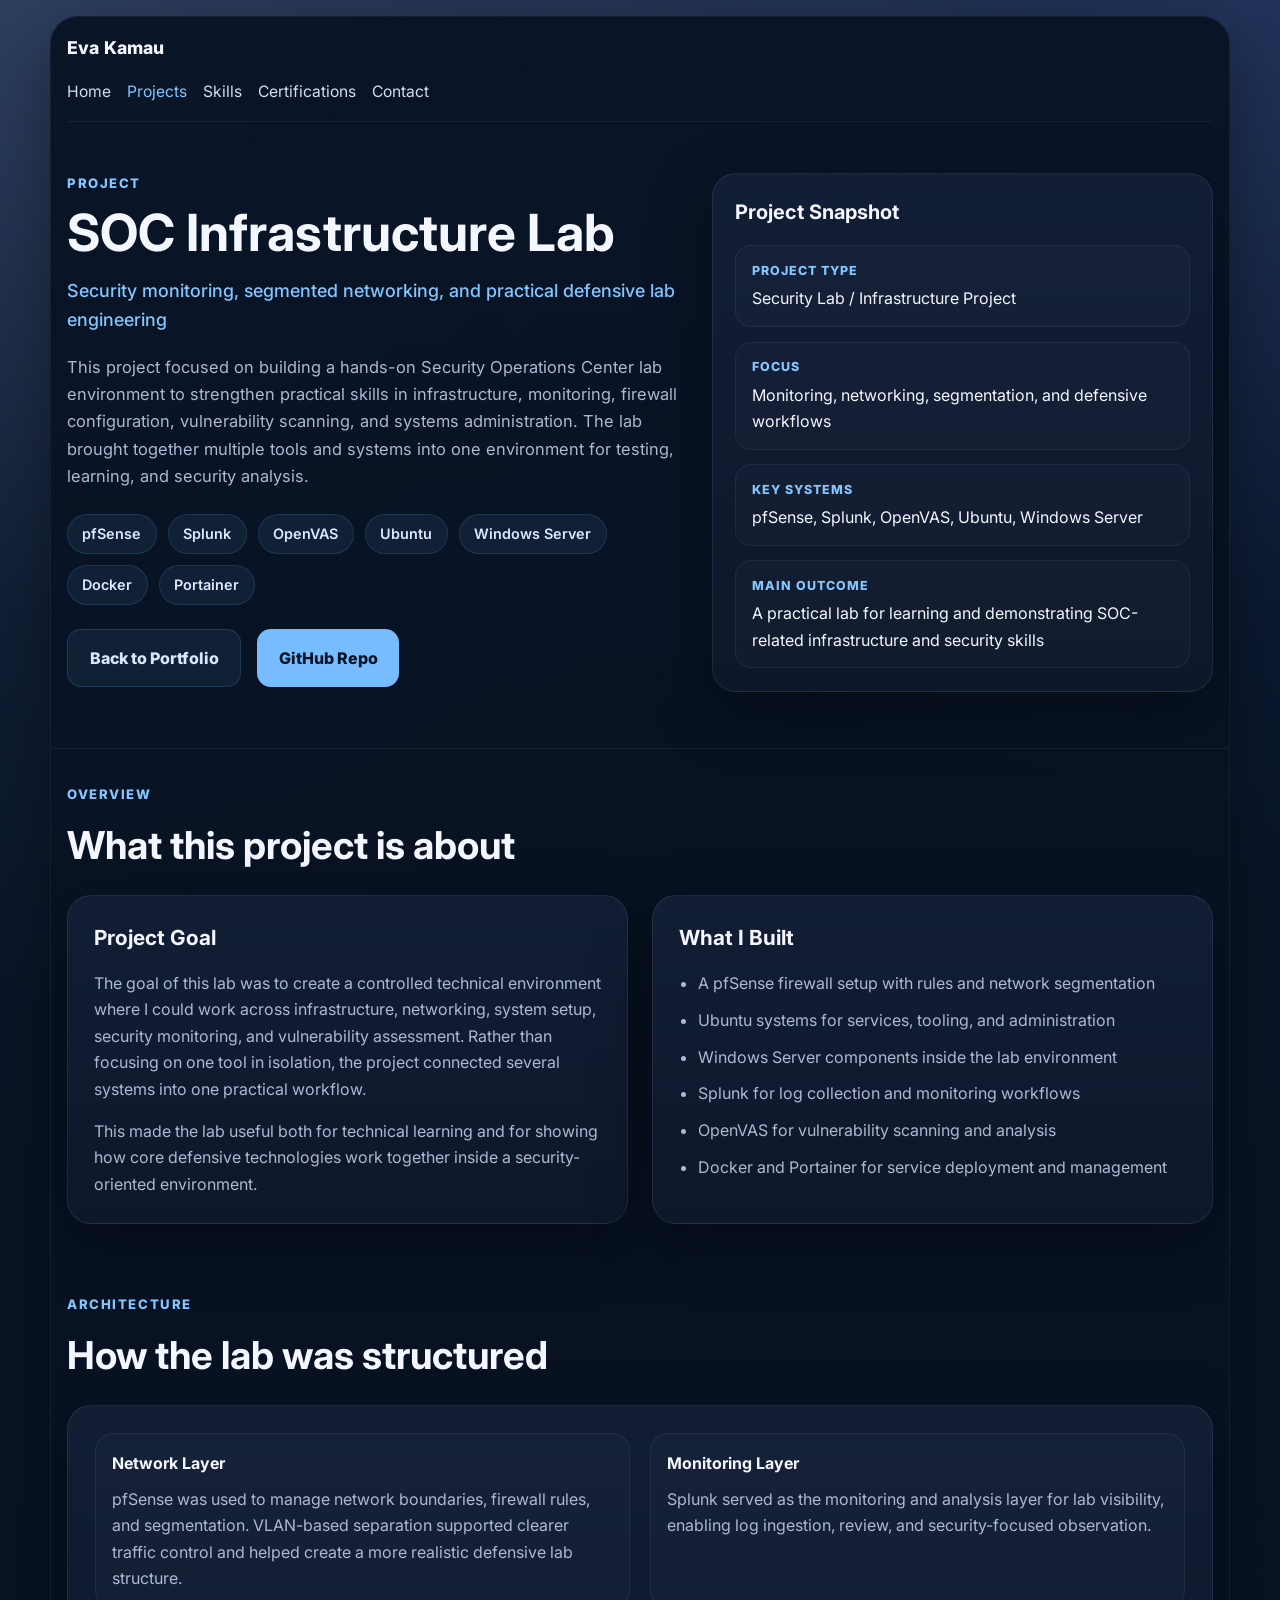
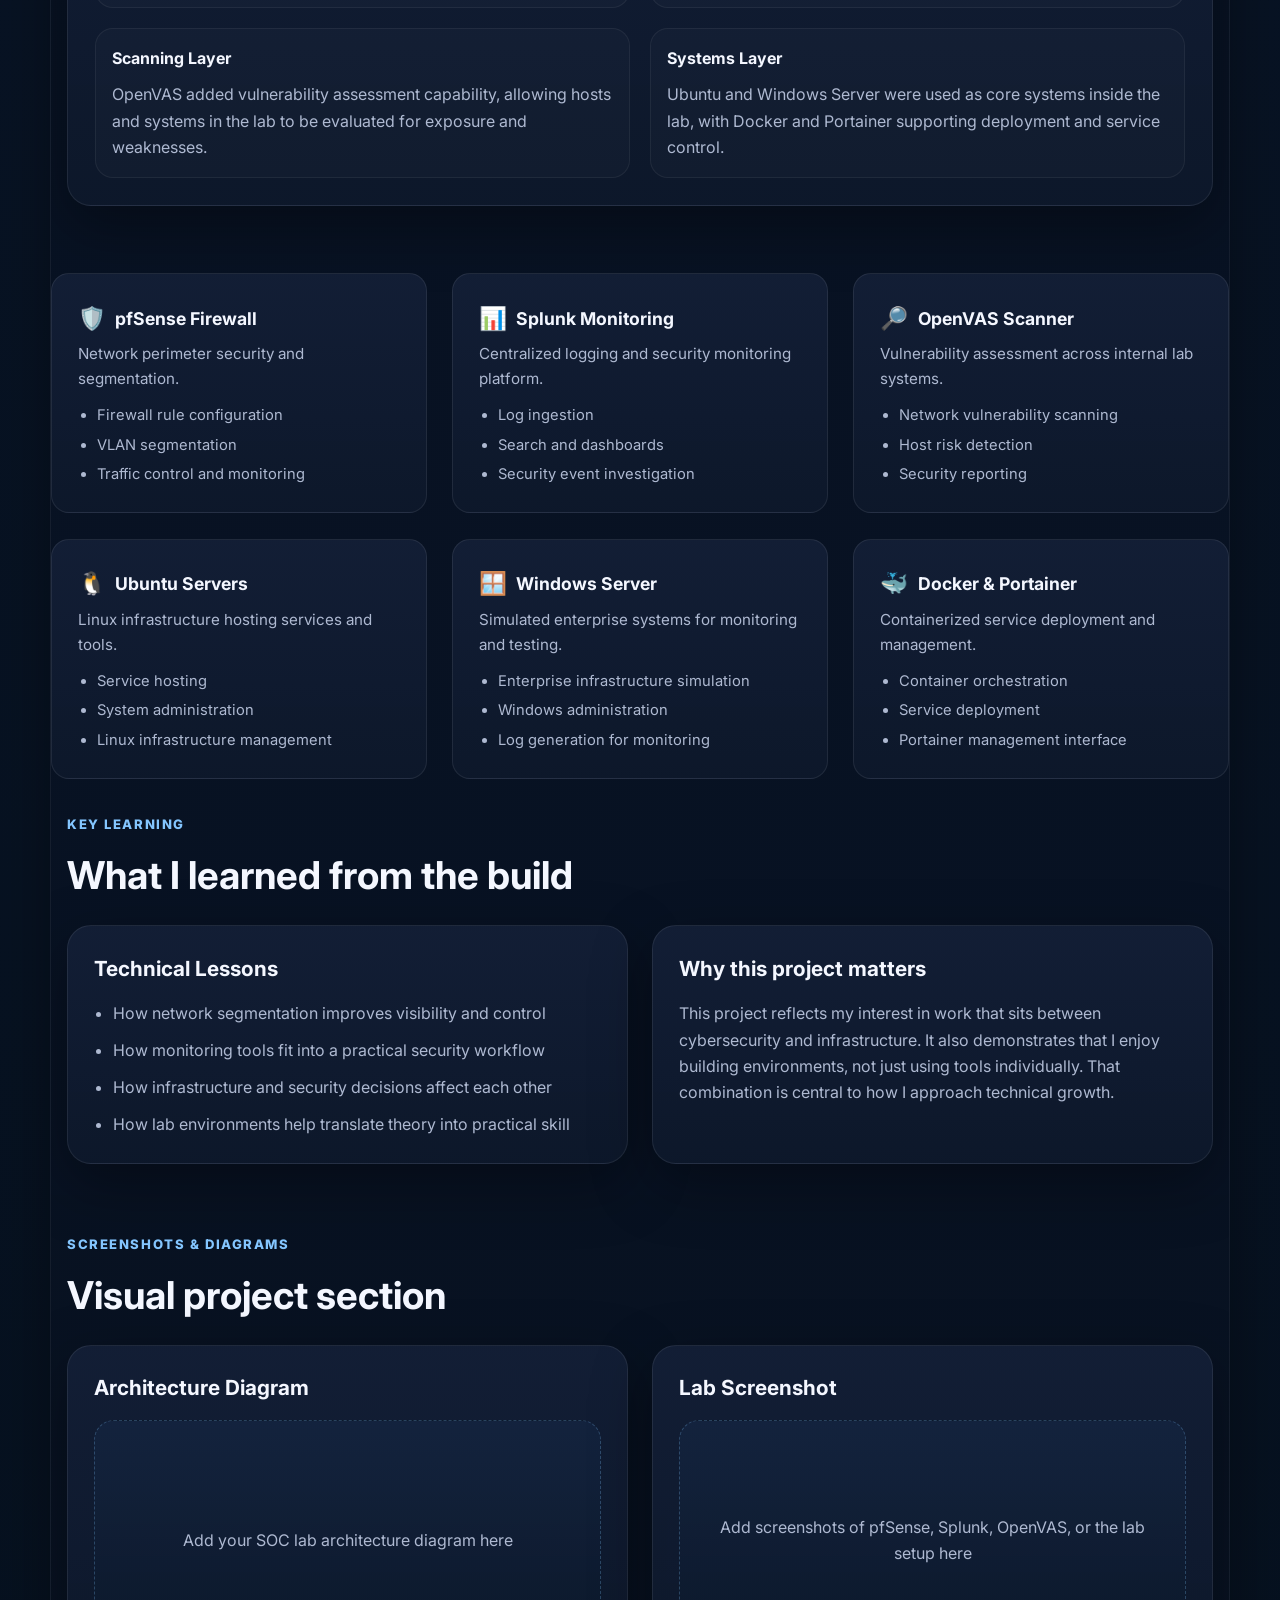
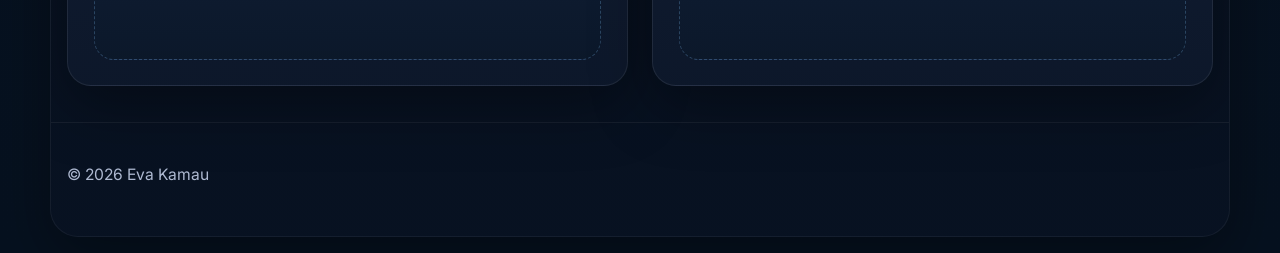
==== projects/soc-lab.html @ 69cc381c "Refactor tool card layout and styles Updated styles for tool cards and added new tool features." ====
<!DOCTYPE html>
<html lang="en">
<head>
  <meta charset="UTF-8" />
  <meta name="viewport" content="width=device-width, initial-scale=1.0" />
  <title>SOC Infrastructure Lab | Eva Kamau</title>
  <meta
    name="description"
    content="SOC Infrastructure Lab project by Eva Kamau, covering pfSense, VLAN segmentation, Ubuntu, Windows Server, Splunk, OpenVAS, and security monitoring workflows."
  />
  <link rel="preconnect" href="https://fonts.googleapis.com" />
  <link rel="preconnect" href="https://fonts.gstatic.com" crossorigin />
  <link
    href="https://fonts.googleapis.com/css2?family=Inter:wght@400;500;600;700;800&display=swap"
    rel="stylesheet"
  />
  <style>
    :root {
      --bg: #0b1424;
      --bg-soft: #111f36;
      --panel: rgba(19, 31, 54, 0.94);
      --panel-hover: rgba(24, 38, 66, 0.98);
      --border: rgba(255, 255, 255, 0.08);
      --text: #f4f7ff;
      --muted: #aeb9d1;
      --accent: #84c6ff;
      --button: #77bcff;
      --button-dark: #1f3557;
      --shadow: 0 20px 60px rgba(0, 0, 0, 0.35);
      --radius: 24px;
      --radius-sm: 14px;
      --max-width: 1180px;
    }

    * {
      box-sizing: border-box;
    }

    html {
      scroll-behavior: smooth;
    }

    body {
      margin: 0;
      font-family: "Inter", sans-serif;
      color: var(--text);
      background:
        radial-gradient(circle at top left, rgba(133, 178, 255, 0.15), transparent 28%),
        radial-gradient(circle at top right, rgba(58, 118, 255, 0.12), transparent 25%),
        linear-gradient(180deg, #1e2a43 0%, #091426 18%, #06111f 100%);
      line-height: 1.65;
    }

    a {
      color: inherit;
      text-decoration: none;
    }

    .page-shell {
      width: min(var(--max-width), calc(100% - 2rem));
      margin: 1rem auto;
      background: linear-gradient(180deg, rgba(8, 19, 36, 0.95), rgba(8, 18, 34, 0.98));
      border: 1px solid rgba(255, 255, 255, 0.05);
      border-radius: 28px;
      overflow: hidden;
      box-shadow: var(--shadow);
    }

    .container {
      width: min(100%, calc(100% - 5rem));
      margin: 0 auto;
    }

    .site-header {
      padding: 0 0 2rem;
      border-bottom: 1px solid rgba(255, 255, 255, 0.06);
    }

    .navbar {
      min-height: 92px;
      display: flex;
      align-items: center;
      justify-content: space-between;
      gap: 1rem;
      border-bottom: 1px solid rgba(255, 255, 255, 0.06);
    }

    .logo {
      font-size: 1.1rem;
      font-weight: 800;
      letter-spacing: 0.01em;
    }

    .nav-links {
      list-style: none;
      display: flex;
      gap: 2rem;
      padding: 0;
      margin: 0;
    }

    .nav-links a {
      color: #d4dcf2;
      font-size: 0.98rem;
      transition: color 0.2s ease;
    }

    .nav-links a:hover,
    .nav-links a.active {
      color: var(--accent);
    }

    .hero {
      padding: 3.2rem 0 1.5rem;
      display: grid;
      grid-template-columns: 1.1fr 0.9fr;
      gap: 2rem;
      align-items: start;
    }

    .eyebrow {
      margin: 0 0 0.7rem;
      color: var(--accent);
      font-size: 0.82rem;
      font-weight: 800;
      text-transform: uppercase;
      letter-spacing: 0.12em;
    }

    h1 {
      margin: 0;
      font-size: clamp(2.4rem, 4vw, 4rem);
      line-height: 1.05;
    }

    .subtitle {
      margin: 1rem 0 1.2rem;
      font-size: 1.12rem;
      color: var(--accent);
      font-weight: 500;
    }

    .hero-text {
      margin: 0 0 1.5rem;
      color: var(--muted);
      max-width: 700px;
      font-size: 1.03rem;
    }

    .hero-actions {
      display: flex;
      flex-wrap: wrap;
      gap: 1rem;
      margin-top: 1.5rem;
    }

    .primary-btn,
    .secondary-btn {
      display: inline-flex;
      align-items: center;
      justify-content: center;
      min-height: 52px;
      padding: 0.9rem 1.35rem;
      border-radius: 14px;
      font-weight: 800;
      transition: transform 0.2s ease, opacity 0.2s ease, border-color 0.2s ease;
    }

    .primary-btn {
      background: var(--button);
      color: #091426;
    }

    .secondary-btn {
      background: rgba(119, 188, 255, 0.08);
      color: #d7e7ff;
      border: 1px solid rgba(119, 188, 255, 0.16);
    }

    .primary-btn:hover,
    .secondary-btn:hover {
      transform: translateY(-2px);
    }

    .hero-card,
    .content-card {
      background: linear-gradient(180deg, rgba(19, 31, 54, 0.96), rgba(13, 24, 43, 0.98));
      border: 1px solid var(--border);
      border-radius: var(--radius);
      box-shadow: var(--shadow);
    }

    .hero-card {
      padding: 1.4rem;
    }

    .hero-card h2 {
      margin: 0 0 1rem;
      font-size: 1.25rem;
    }

    .meta-list {
      display: grid;
      gap: 0.9rem;
    }

    .meta-item {
      padding: 0.9rem 1rem;
      border: 1px solid rgba(255, 255, 255, 0.06);
      border-radius: 16px;
      background: rgba(255, 255, 255, 0.02);
    }

    .meta-label {
      display: block;
      color: var(--accent);
      font-size: 0.78rem;
      font-weight: 800;
      text-transform: uppercase;
      letter-spacing: 0.08em;
      margin-bottom: 0.25rem;
    }

    .section {
      padding: 2.2rem 0;
    }

    .section-heading {
      margin-bottom: 1.1rem;
    }

    .section-label {
      margin: 0 0 0.5rem;
      color: var(--accent);
      font-size: 0.82rem;
      font-weight: 800;
      text-transform: uppercase;
      letter-spacing: 0.12em;
    }

    .section-heading h2 {
      margin: 0;
      font-size: clamp(1.6rem, 3vw, 2.5rem);
    }

    .content-grid {
      display: grid;
      grid-template-columns: repeat(2, minmax(0, 1fr));
      gap: 1.5rem;
    }

    .content-card {
      padding: 1.6rem;
    }

    .content-card h3 {
      margin: 0 0 0.9rem;
      font-size: 1.3rem;
    }

    .content-card p {
      margin: 0 0 1rem;
      color: var(--muted);
    }

    .content-card p:last-child {
      margin-bottom: 0;
    }

    .bullet-list {
      margin: 0;
      padding-left: 1.2rem;
      color: var(--muted);
    }

    .bullet-list li + li {
      margin-top: 0.65rem;
    }

    .badge-group {
      display: flex;
      flex-wrap: wrap;
      gap: 0.7rem;
      margin-top: 1rem;
    }

    .badge {
      display: inline-flex;
      align-items: center;
      min-height: 36px;
      padding: 0.45rem 0.9rem;
      border-radius: 999px;
      background: rgba(121, 184, 255, 0.08);
      border: 1px solid rgba(121, 184, 255, 0.14);
      color: #dce8ff;
      font-size: 0.9rem;
      font-weight: 600;
    }

    .full-card {
      padding: 1.7rem;
    }

    .two-col-list {
      display: grid;
      grid-template-columns: repeat(2, minmax(0, 1fr));
      gap: 1.25rem;
    }

    .mini-panel {
      padding: 1rem;
      border-radius: 18px;
      border: 1px solid rgba(255, 255, 255, 0.06);
      background: rgba(255, 255, 255, 0.02);
    }

    .mini-panel h4 {
      margin: 0 0 0.6rem;
      font-size: 1rem;
    }

    .mini-panel p,
    .mini-panel ul {
      margin: 0;
      color: var(--muted);
    }

    .mini-panel ul {
      padding-left: 1.1rem;
    }

  .tool-card-grid{
      display:grid;
      grid-template-columns:repeat(3,1fr);
      gap:1.6rem;
      margin-top:2rem;
    }
    
    .tool-card{
      background:linear-gradient(
          180deg,
          rgba(19,31,54,0.96),
          rgba(13,24,43,0.98)
      );
      border:1px solid var(--border);
      border-radius:18px;
      padding:1.6rem;
      transition:transform .25s ease,
                 border-color .25s ease,
                 box-shadow .25s ease;
    }
    
    .tool-card:hover{
      transform:translateY(-6px);
      border-color:var(--accent);
      box-shadow:0 14px 35px rgba(0,0,0,.35);
    }
    
    .tool-header{
      display:flex;
      align-items:center;
      gap:.6rem;
      margin-bottom:.3rem;
    }
    
    .tool-icon{
      font-size:1.4rem;
    }
    
    .tool-card h3{
      margin:0;
      font-size:1.1rem;
    }
    
    .tool-role{
      margin:.3rem 0 .7rem;
      color:var(--muted);
      font-size:.95rem;
    }
    
    .tool-features{
      margin:0;
      padding-left:1.2rem;
      color:var(--muted);
      font-size:.92rem;
    }
    
    .tool-features li + li{
      margin-top:.35rem;
    }

    .screenshot-placeholder {
      min-height: 240px;
      border-radius: 20px;
      border: 1px dashed rgba(132, 198, 255, 0.25);
      background:
        linear-gradient(180deg, rgba(20, 36, 63, 0.9), rgba(12, 24, 42, 0.96));
      display: flex;
      align-items: center;
      justify-content: center;
      color: var(--muted);
      text-align: center;
      padding: 1.5rem;
      font-size: 1rem;
    }

    .site-footer {
      min-height: 90px;
      padding: 1.5rem 0 2rem;
      border-top: 1px solid rgba(255, 255, 255, 0.06);
      display: flex;
      align-items: center;
      justify-content: space-between;
      gap: 1rem;
      color: var(--muted);
      font-size: 0.98rem;
    }

    @media (max-width: 1100px){
      .tool-card-grid{
        grid-template-columns:repeat(2,1fr);
      }
    }
    
    @media (max-width: 600px){
      .tool-card-grid{
        grid-template-columns:1fr;
      }
    }
      .container {
        width: min(100%, calc(100% - 2rem));
      }

      .navbar {
        min-height: auto;
        padding: 1rem 0;
        flex-direction: column;
        align-items: flex-start;
      }

      .nav-links {
        flex-wrap: wrap;
        gap: 1rem;
      }

      .site-footer {
        flex-direction: column;
        align-items: flex-start;
      }
    }
  </style>
</head>
<body>
  <div class="page-shell">
    <header class="site-header">
      <div class="container">
        <nav class="navbar">
          <a href="../index.html" class="logo">Eva Kamau</a>

          <ul class="nav-links">
            <li><a href="../index.html">Home</a></li>
            <li><a href="../index.html#projects" class="active">Projects</a></li>
            <li><a href="../index.html#skills">Skills</a></li>
            <li><a href="../index.html#certifications">Certifications</a></li>
            <li><a href="../index.html#contact">Contact</a></li>
          </ul>
        </nav>

        <section class="hero">
          <div>
            <p class="eyebrow">Project</p>
            <h1>SOC Infrastructure Lab</h1>
            <p class="subtitle">Security monitoring, segmented networking, and practical defensive lab engineering</p>
            <p class="hero-text">
              This project focused on building a hands-on Security Operations Center lab
              environment to strengthen practical skills in infrastructure, monitoring,
              firewall configuration, vulnerability scanning, and systems administration.
              The lab brought together multiple tools and systems into one environment
              for testing, learning, and security analysis.
            </p>

            <div class="badge-group">
              <span class="badge">pfSense</span>
              <span class="badge">Splunk</span>
              <span class="badge">OpenVAS</span>
              <span class="badge">Ubuntu</span>
              <span class="badge">Windows Server</span>
              <span class="badge">Docker</span>
              <span class="badge">Portainer</span>
            </div>

            <div class="hero-actions">
              <a href="../index.html#projects" class="secondary-btn">Back to Portfolio</a>
              <a href="#" class="primary-btn">GitHub Repo</a>
            </div>
          </div>

          <aside class="hero-card">
            <h2>Project Snapshot</h2>
            <div class="meta-list">
              <div class="meta-item">
                <span class="meta-label">Project Type</span>
                Security Lab / Infrastructure Project
              </div>
              <div class="meta-item">
                <span class="meta-label">Focus</span>
                Monitoring, networking, segmentation, and defensive workflows
              </div>
              <div class="meta-item">
                <span class="meta-label">Key Systems</span>
                pfSense, Splunk, OpenVAS, Ubuntu, Windows Server
              </div>
              <div class="meta-item">
                <span class="meta-label">Main Outcome</span>
                A practical lab for learning and demonstrating SOC-related infrastructure and security skills
              </div>
            </div>
          </aside>
        </section>
      </div>
    </header>

    <main>
      <section class="section">
        <div class="container">
          <div class="section-heading">
            <p class="section-label">Overview</p>
            <h2>What this project is about</h2>
          </div>

          <div class="content-grid">
            <article class="content-card">
              <h3>Project Goal</h3>
              <p>
                The goal of this lab was to create a controlled technical environment
                where I could work across infrastructure, networking, system setup,
                security monitoring, and vulnerability assessment. Rather than focusing
                on one tool in isolation, the project connected several systems into one
                practical workflow.
              </p>
              <p>
                This made the lab useful both for technical learning and for showing how
                core defensive technologies work together inside a security-oriented
                environment.
              </p>
            </article>

            <article class="content-card">
              <h3>What I Built</h3>
              <ul class="bullet-list">
                <li>A pfSense firewall setup with rules and network segmentation</li>
                <li>Ubuntu systems for services, tooling, and administration</li>
                <li>Windows Server components inside the lab environment</li>
                <li>Splunk for log collection and monitoring workflows</li>
                <li>OpenVAS for vulnerability scanning and analysis</li>
                <li>Docker and Portainer for service deployment and management</li>
              </ul>
            </article>
          </div>
        </div>
      </section>

      <section class="section">
        <div class="container">
          <div class="section-heading">
            <p class="section-label">Architecture</p>
            <h2>How the lab was structured</h2>
          </div>

          <article class="content-card full-card">
            <div class="two-col-list">
              <div class="mini-panel">
                <h4>Network Layer</h4>
                <p>
                  pfSense was used to manage network boundaries, firewall rules, and
                  segmentation. VLAN-based separation supported clearer traffic control
                  and helped create a more realistic defensive lab structure.
                </p>
              </div>

              <div class="mini-panel">
                <h4>Monitoring Layer</h4>
                <p>
                  Splunk served as the monitoring and analysis layer for lab visibility,
                  enabling log ingestion, review, and security-focused observation.
                </p>
              </div>

              <div class="mini-panel">
                <h4>Scanning Layer</h4>
                <p>
                  OpenVAS added vulnerability assessment capability, allowing hosts and
                  systems in the lab to be evaluated for exposure and weaknesses.
                </p>
              </div>

              <div class="mini-panel">
                <h4>Systems Layer</h4>
                <p>
                  Ubuntu and Windows Server were used as core systems inside the lab,
                  with Docker and Portainer supporting deployment and service control.
                </p>
              </div>
            </div>
          </article>
        </div>
      </section>

      <div class="tool-card-grid">

        <div class="tool-card">
          <div class="tool-header">
            <span class="tool-icon">🛡️</span>
            <h3>pfSense Firewall</h3>
          </div>
      
          <p class="tool-role">
            Network perimeter security and segmentation.
          </p>
      
          <ul class="tool-features">
            <li>Firewall rule configuration</li>
            <li>VLAN segmentation</li>
            <li>Traffic control and monitoring</li>
          </ul>
        </div>
      
        <div class="tool-card">
          <div class="tool-header">
            <span class="tool-icon">📊</span>
            <h3>Splunk Monitoring</h3>
          </div>
      
          <p class="tool-role">
            Centralized logging and security monitoring platform.
          </p>
      
          <ul class="tool-features">
            <li>Log ingestion</li>
            <li>Search and dashboards</li>
            <li>Security event investigation</li>
          </ul>
        </div>
      
        <div class="tool-card">
          <div class="tool-header">
            <span class="tool-icon">🔎</span>
            <h3>OpenVAS Scanner</h3>
          </div>
      
          <p class="tool-role">
            Vulnerability assessment across internal lab systems.
          </p>
      
          <ul class="tool-features">
            <li>Network vulnerability scanning</li>
            <li>Host risk detection</li>
            <li>Security reporting</li>
          </ul>
        </div>
      
        <div class="tool-card">
          <div class="tool-header">
            <span class="tool-icon">🐧</span>
            <h3>Ubuntu Servers</h3>
          </div>
      
          <p class="tool-role">
            Linux infrastructure hosting services and tools.
          </p>
      
          <ul class="tool-features">
            <li>Service hosting</li>
            <li>System administration</li>
            <li>Linux infrastructure management</li>
          </ul>
        </div>
      
        <div class="tool-card">
          <div class="tool-header">
            <span class="tool-icon">🪟</span>
            <h3>Windows Server</h3>
          </div>
      
          <p class="tool-role">
            Simulated enterprise systems for monitoring and testing.
          </p>
      
          <ul class="tool-features">
            <li>Enterprise infrastructure simulation</li>
            <li>Windows administration</li>
            <li>Log generation for monitoring</li>
          </ul>
        </div>
      
        <div class="tool-card">
          <div class="tool-header">
            <span class="tool-icon">🐳</span>
            <h3>Docker & Portainer</h3>
          </div>
      
          <p class="tool-role">
            Containerized service deployment and management.
          </p>
      
          <ul class="tool-features">
            <li>Container orchestration</li>
            <li>Service deployment</li>
            <li>Portainer management interface</li>
          </ul>
        </div>
      
      </div>

      <section class="section">
        <div class="container">
          <div class="section-heading">
            <p class="section-label">Key Learning</p>
            <h2>What I learned from the build</h2>
          </div>

          <div class="content-grid">
            <article class="content-card">
              <h3>Technical Lessons</h3>
              <ul class="bullet-list">
                <li>How network segmentation improves visibility and control</li>
                <li>How monitoring tools fit into a practical security workflow</li>
                <li>How infrastructure and security decisions affect each other</li>
                <li>How lab environments help translate theory into practical skill</li>
              </ul>
            </article>

            <article class="content-card">
              <h3>Why this project matters</h3>
              <p>
                This project reflects my interest in work that sits between
                cybersecurity and infrastructure. It also demonstrates that I enjoy
                building environments, not just using tools individually. That
                combination is central to how I approach technical growth.
              </p>
            </article>
          </div>
        </div>
      </section>

      <section class="section">
        <div class="container">
          <div class="section-heading">
            <p class="section-label">Screenshots & Diagrams</p>
            <h2>Visual project section</h2>
          </div>

          <div class="content-grid">
            <article class="content-card">
              <h3>Architecture Diagram</h3>
              <div class="screenshot-placeholder">
                Add your SOC lab architecture diagram here
              </div>
            </article>

            <article class="content-card">
              <h3>Lab Screenshot</h3>
              <div class="screenshot-placeholder">
                Add screenshots of pfSense, Splunk, OpenVAS, or the lab setup here
              </div>
            </article>
          </div>
        </div>
      </section>
    </main>

    <footer class="site-footer">
      <div class="container" style="display:flex;justify-content:space-between;gap:1rem;flex-wrap:wrap;">
        <p>© 2026 Eva Kamau</p>
        <!-- <p>Built with HTML, CSS, and GitHub Pages.</p> -->
      </div>
    </footer>
  </div>
</body>
</html>
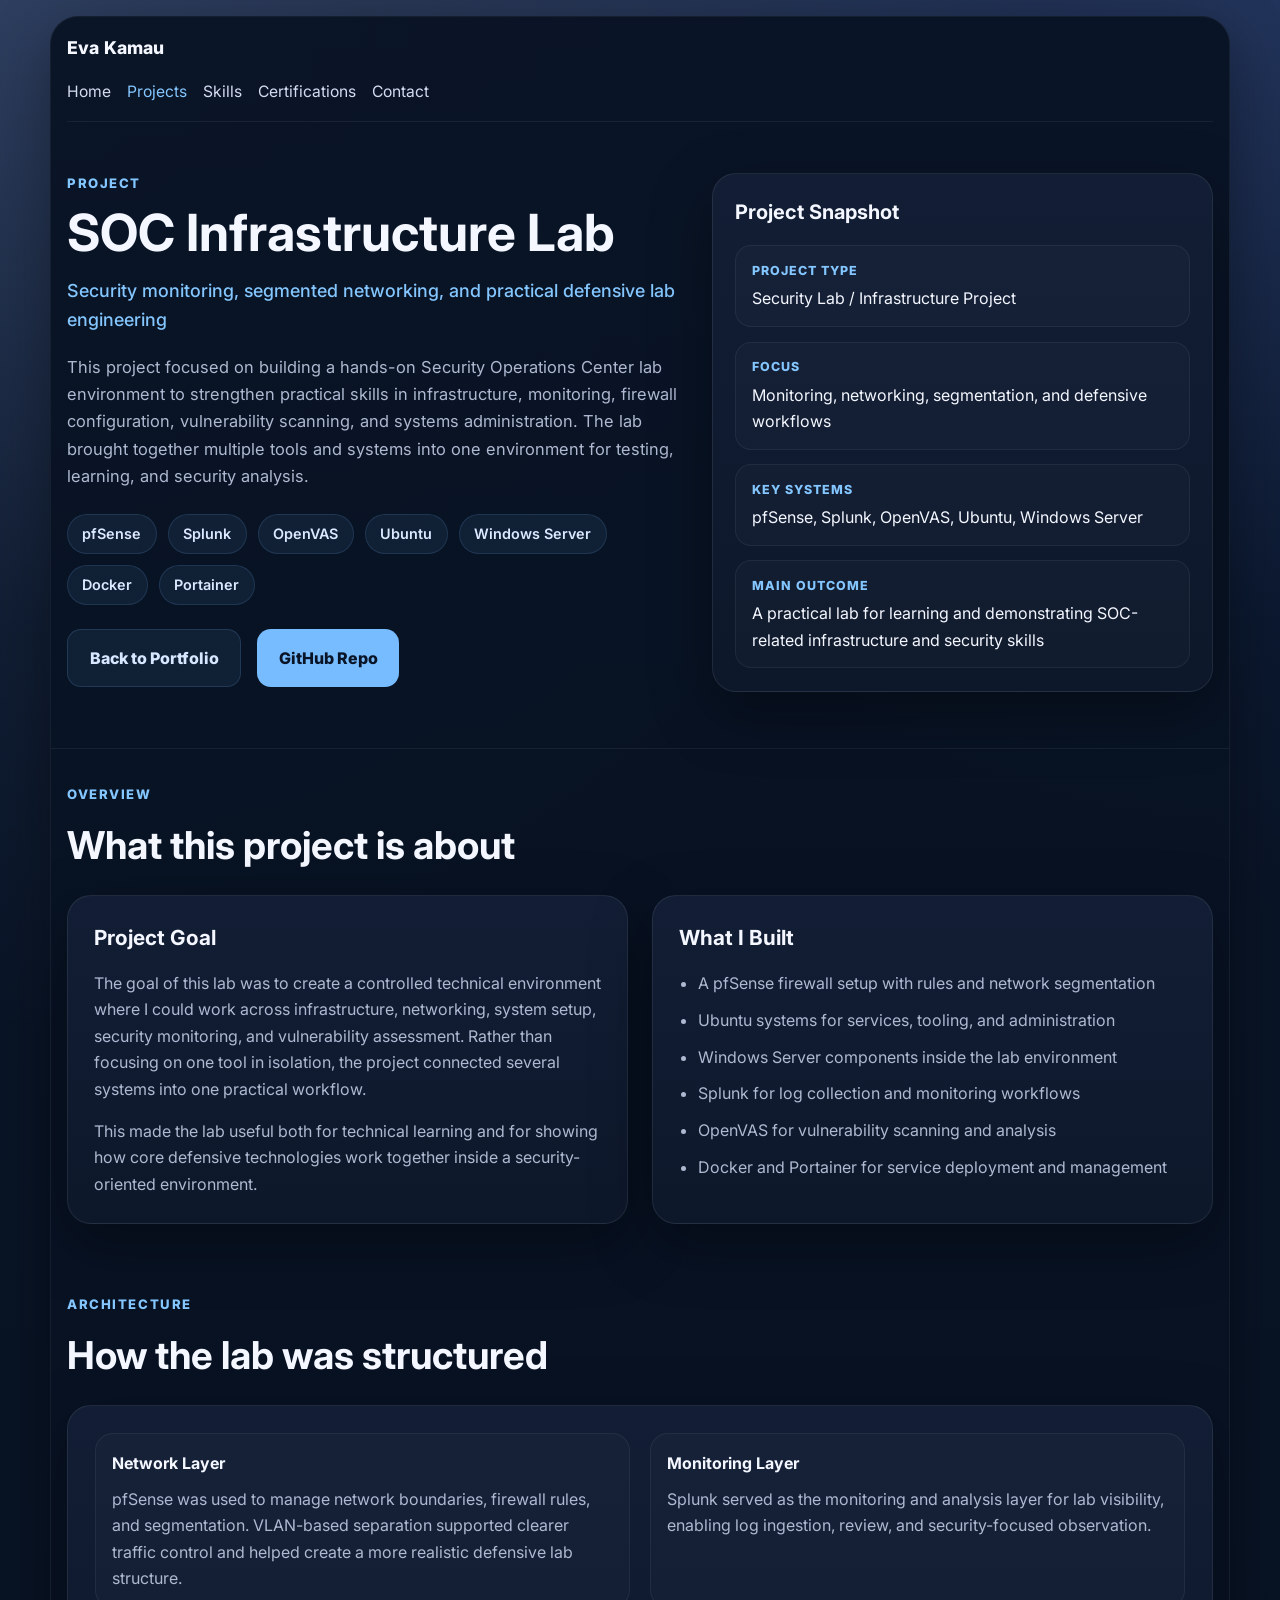
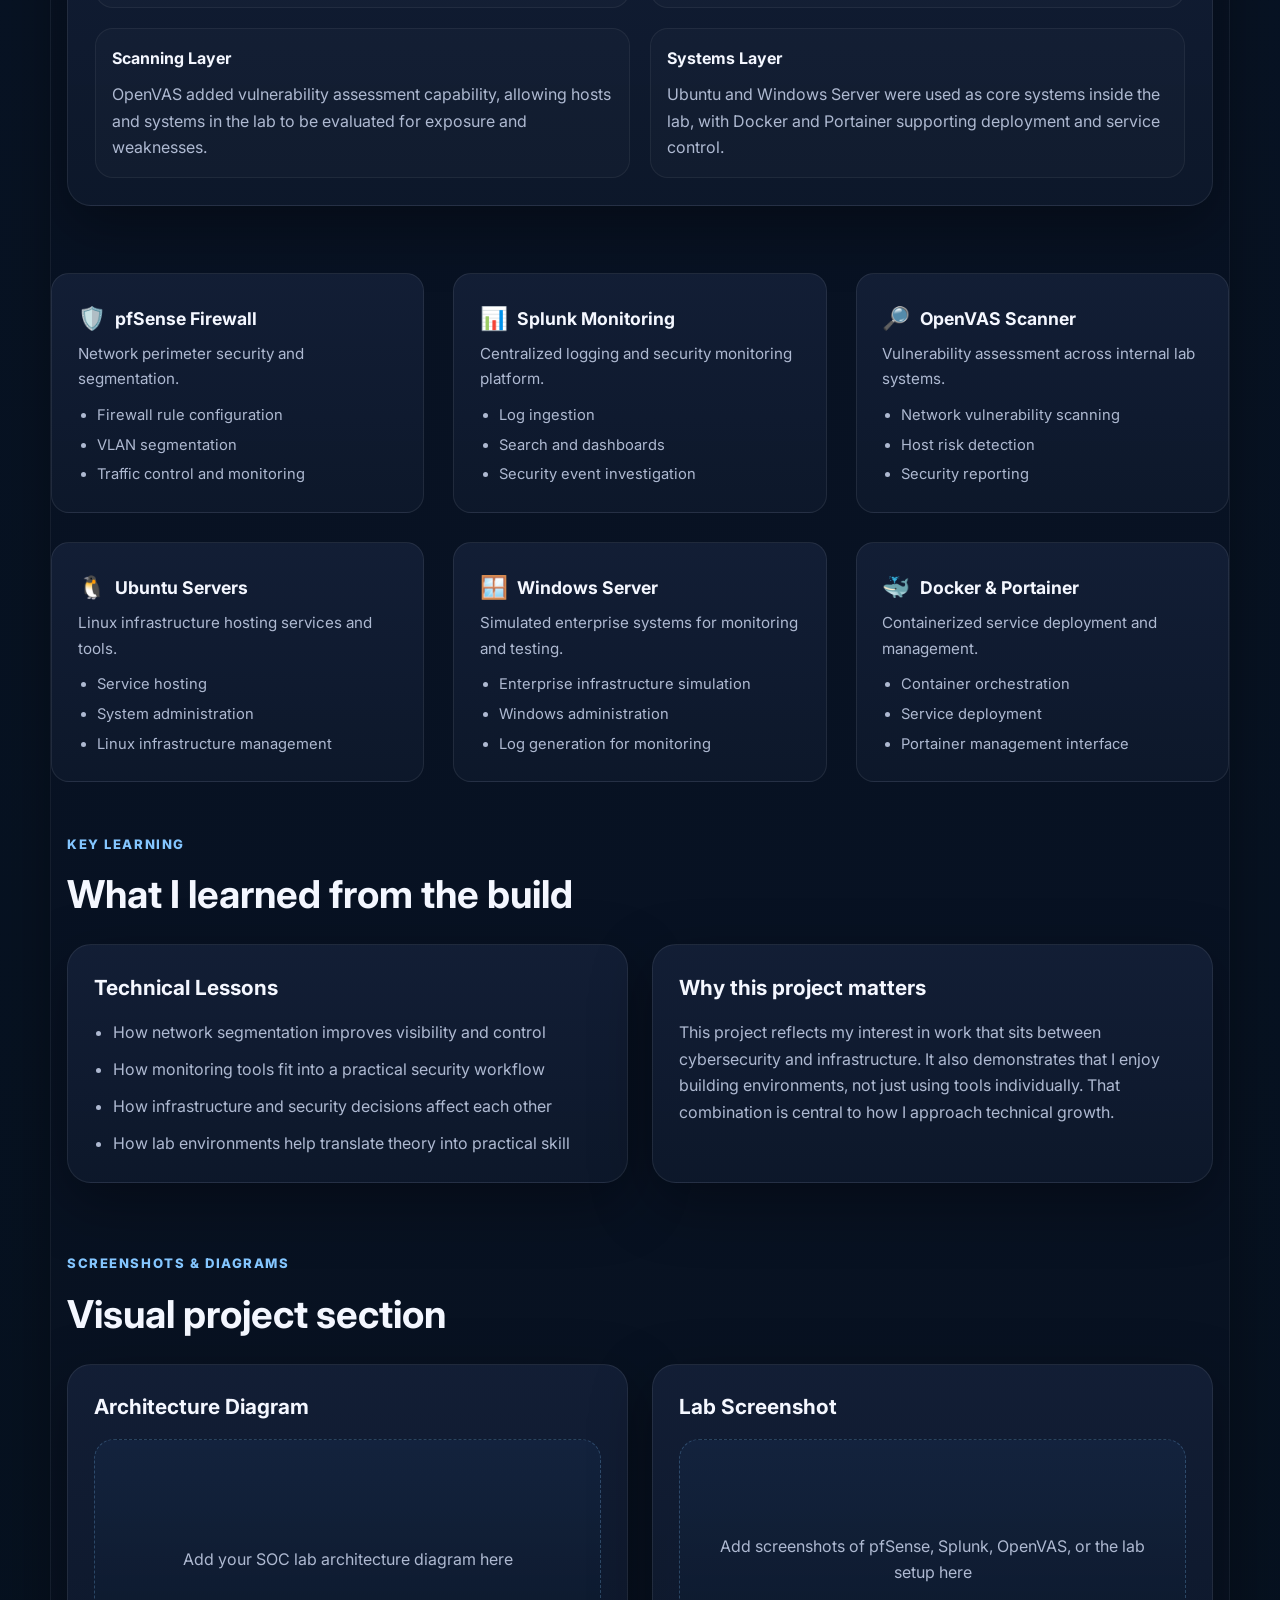
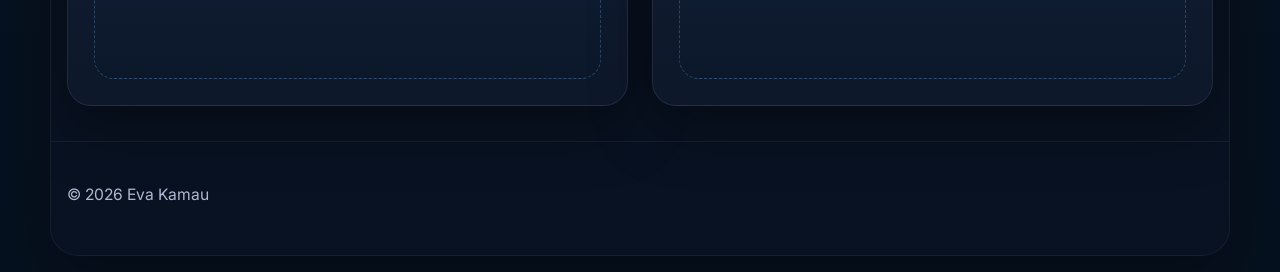
==== commit 06ebde64: "Adjust grid gap and margin in tool card grid" ====
--- a/projects/soc-lab.html
+++ b/projects/soc-lab.html
@@ -332,8 +332,9 @@
   .tool-card-grid{
       display:grid;
       grid-template-columns:repeat(3,1fr);
-      gap:1.6rem;
+      gap:1.8rem;
       margin-top:2rem;
+      margin-bottom:1rem;
     }
     
     .tool-card{
@@ -708,10 +709,10 @@
             <li>Service deployment</li>
             <li>Portainer management interface</li>
           </ul>
-        </div>
-      
+        </div>      
+        
       </div>
-
+      
       <section class="section">
         <div class="container">
           <div class="section-heading">
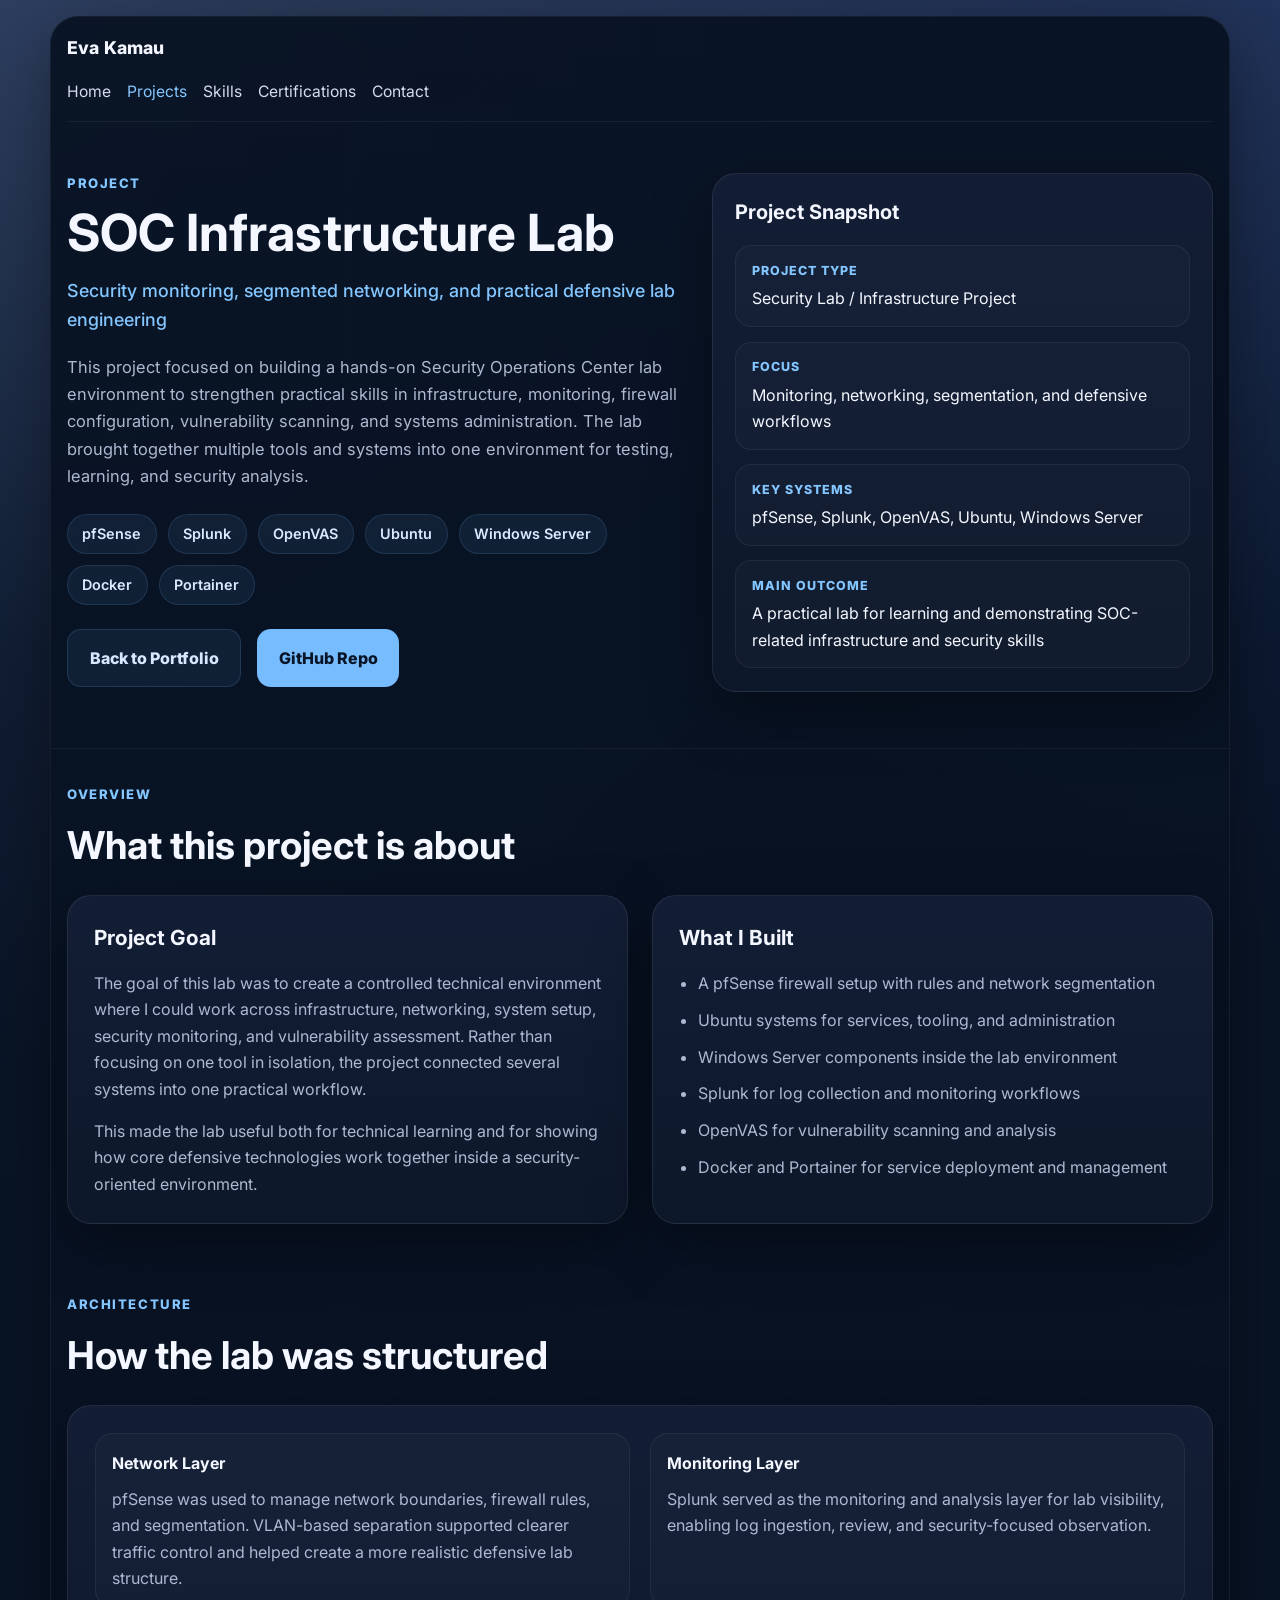
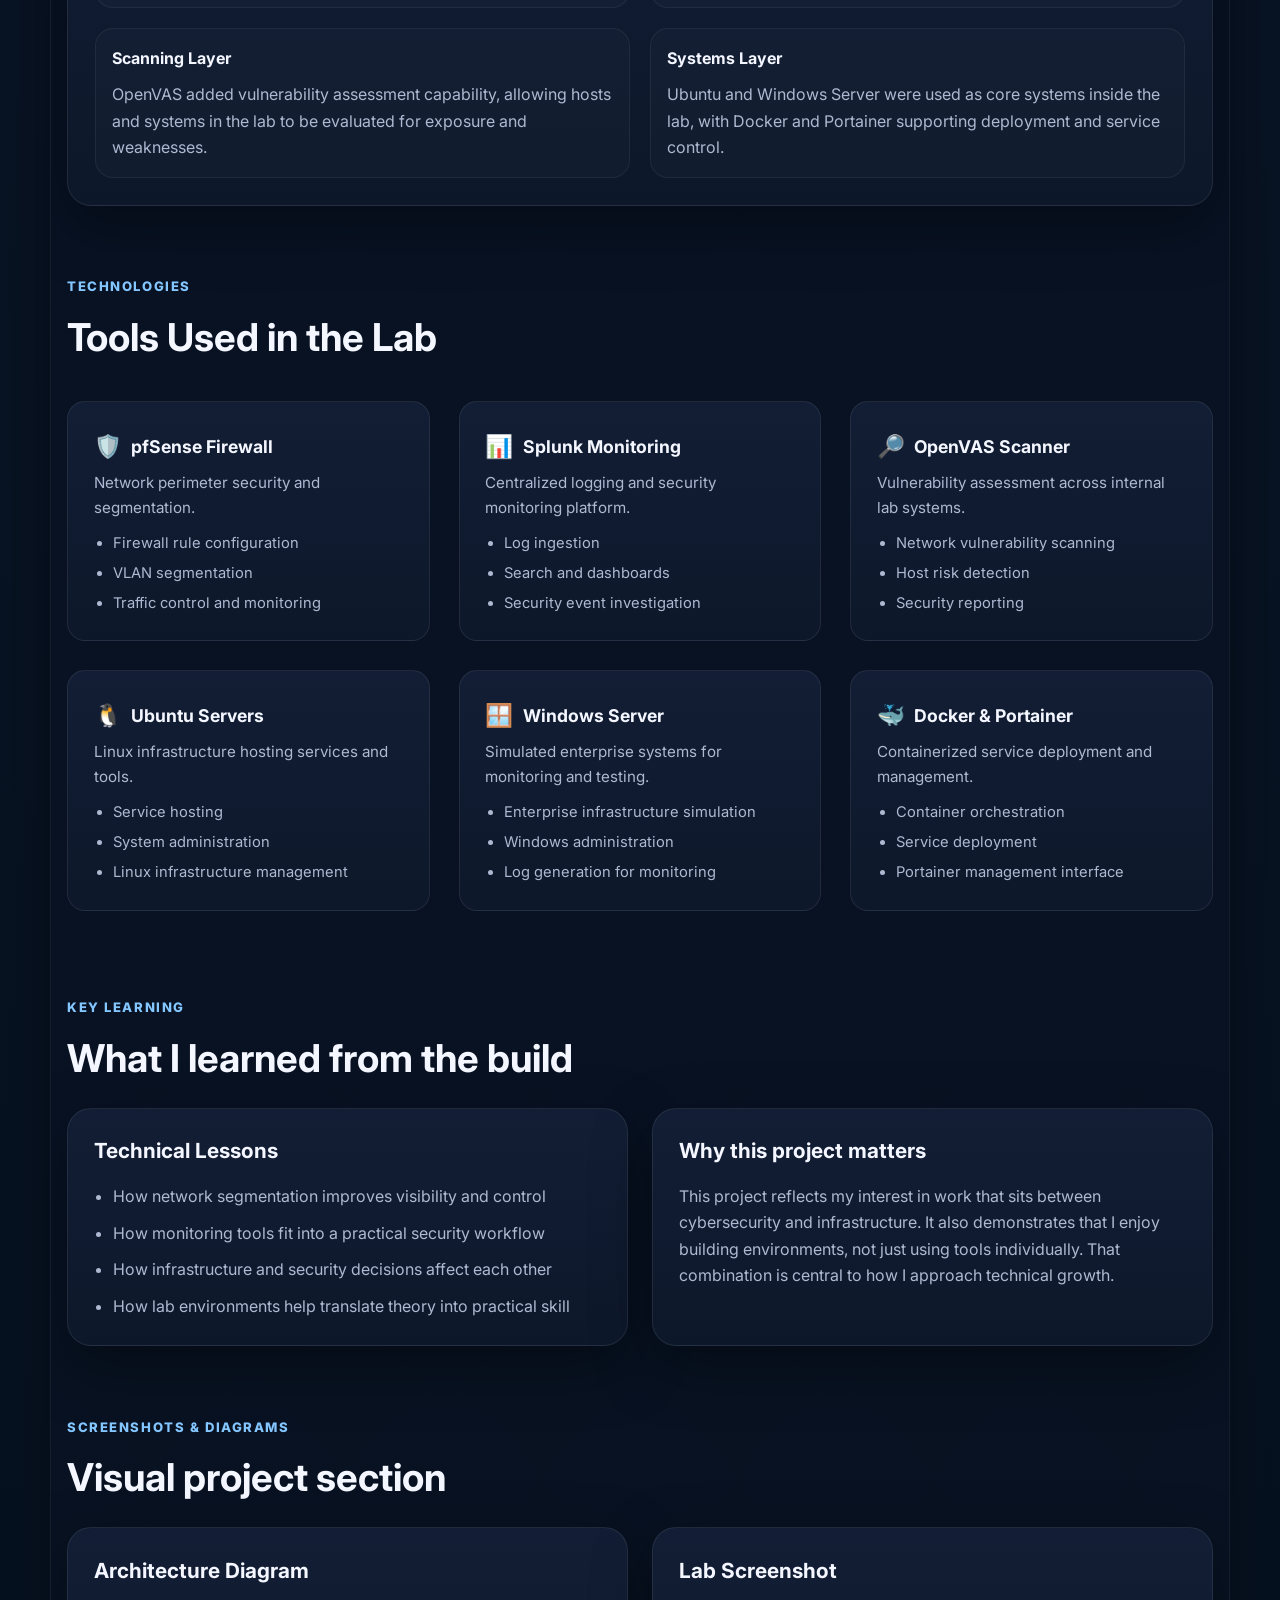
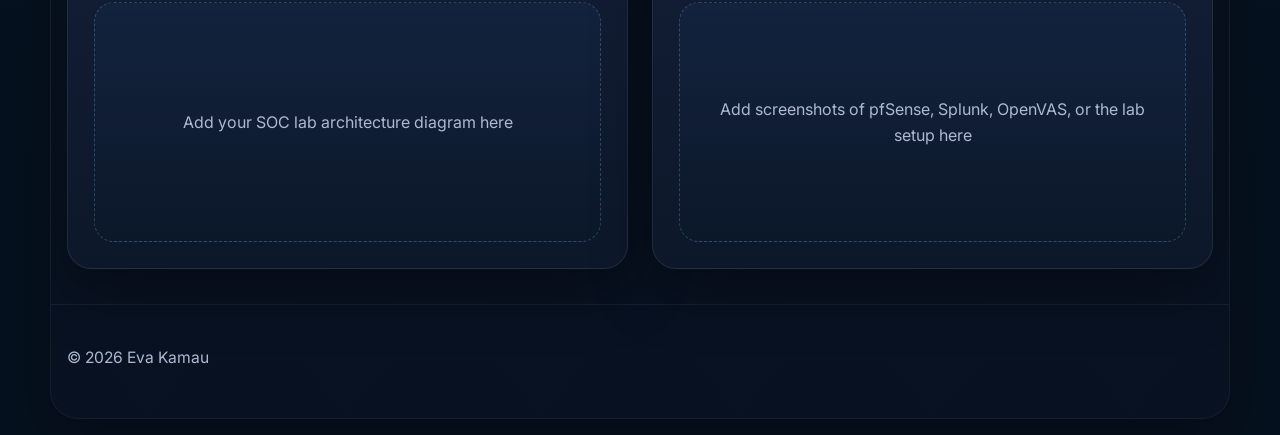
==== commit 60ffa734: "Update soc-lab.html" ====
--- a/projects/soc-lab.html
+++ b/projects/soc-lab.html
@@ -330,12 +330,12 @@
     }
 
   .tool-card-grid{
-      display:grid;
-      grid-template-columns:repeat(3,1fr);
-      gap:1.8rem;
-      margin-top:2rem;
-      margin-bottom:1rem;
-    }
+    display:grid;
+    grid-template-columns:repeat(3,1fr);
+    gap:1.8rem;
+    margin-top:2rem;
+    margin-bottom:1rem;
+  }
     
     .tool-card{
       background:linear-gradient(
@@ -607,111 +607,118 @@
         </div>
       </section>
 
-      <div class="tool-card-grid">
-
-        <div class="tool-card">
-          <div class="tool-header">
-            <span class="tool-icon">🛡️</span>
-            <h3>pfSense Firewall</h3>
-          </div>
-      
-          <p class="tool-role">
-            Network perimeter security and segmentation.
-          </p>
-      
-          <ul class="tool-features">
-            <li>Firewall rule configuration</li>
-            <li>VLAN segmentation</li>
-            <li>Traffic control and monitoring</li>
-          </ul>
+      <section class="section">
+        <div class="container">
+          <div class="section-heading">
+            <p class="section-label">Technologies</p>
+            <h2>Tools Used in the Lab</h2>
+          </div>
+        <div class="tool-card-grid">
+  
+          <div class="tool-card">
+            <div class="tool-header">
+              <span class="tool-icon">🛡️</span>
+              <h3>pfSense Firewall</h3>
+            </div>
+        
+            <p class="tool-role">
+              Network perimeter security and segmentation.
+            </p>
+        
+            <ul class="tool-features">
+              <li>Firewall rule configuration</li>
+              <li>VLAN segmentation</li>
+              <li>Traffic control and monitoring</li>
+            </ul>
+          </div>
+        
+          <div class="tool-card">
+            <div class="tool-header">
+              <span class="tool-icon">📊</span>
+              <h3>Splunk Monitoring</h3>
+            </div>
+        
+            <p class="tool-role">
+              Centralized logging and security monitoring platform.
+            </p>
+        
+            <ul class="tool-features">
+              <li>Log ingestion</li>
+              <li>Search and dashboards</li>
+              <li>Security event investigation</li>
+            </ul>
+          </div>
+        
+          <div class="tool-card">
+            <div class="tool-header">
+              <span class="tool-icon">🔎</span>
+              <h3>OpenVAS Scanner</h3>
+            </div>
+        
+            <p class="tool-role">
+              Vulnerability assessment across internal lab systems.
+            </p>
+        
+            <ul class="tool-features">
+              <li>Network vulnerability scanning</li>
+              <li>Host risk detection</li>
+              <li>Security reporting</li>
+            </ul>
+          </div>
+        
+          <div class="tool-card">
+            <div class="tool-header">
+              <span class="tool-icon">🐧</span>
+              <h3>Ubuntu Servers</h3>
+            </div>
+        
+            <p class="tool-role">
+              Linux infrastructure hosting services and tools.
+            </p>
+        
+            <ul class="tool-features">
+              <li>Service hosting</li>
+              <li>System administration</li>
+              <li>Linux infrastructure management</li>
+            </ul>
+          </div>
+        
+          <div class="tool-card">
+            <div class="tool-header">
+              <span class="tool-icon">🪟</span>
+              <h3>Windows Server</h3>
+            </div>
+        
+            <p class="tool-role">
+              Simulated enterprise systems for monitoring and testing.
+            </p>
+        
+            <ul class="tool-features">
+              <li>Enterprise infrastructure simulation</li>
+              <li>Windows administration</li>
+              <li>Log generation for monitoring</li>
+            </ul>
+          </div>
+        
+          <div class="tool-card">
+            <div class="tool-header">
+              <span class="tool-icon">🐳</span>
+              <h3>Docker & Portainer</h3>
+            </div>
+        
+            <p class="tool-role">
+              Containerized service deployment and management.
+            </p>
+        
+            <ul class="tool-features">
+              <li>Container orchestration</li>
+              <li>Service deployment</li>
+              <li>Portainer management interface</li>
+            </ul>
+          </div>      
+          
         </div>
-      
-        <div class="tool-card">
-          <div class="tool-header">
-            <span class="tool-icon">📊</span>
-            <h3>Splunk Monitoring</h3>
-          </div>
-      
-          <p class="tool-role">
-            Centralized logging and security monitoring platform.
-          </p>
-      
-          <ul class="tool-features">
-            <li>Log ingestion</li>
-            <li>Search and dashboards</li>
-            <li>Security event investigation</li>
-          </ul>
-        </div>
-      
-        <div class="tool-card">
-          <div class="tool-header">
-            <span class="tool-icon">🔎</span>
-            <h3>OpenVAS Scanner</h3>
-          </div>
-      
-          <p class="tool-role">
-            Vulnerability assessment across internal lab systems.
-          </p>
-      
-          <ul class="tool-features">
-            <li>Network vulnerability scanning</li>
-            <li>Host risk detection</li>
-            <li>Security reporting</li>
-          </ul>
-        </div>
-      
-        <div class="tool-card">
-          <div class="tool-header">
-            <span class="tool-icon">🐧</span>
-            <h3>Ubuntu Servers</h3>
-          </div>
-      
-          <p class="tool-role">
-            Linux infrastructure hosting services and tools.
-          </p>
-      
-          <ul class="tool-features">
-            <li>Service hosting</li>
-            <li>System administration</li>
-            <li>Linux infrastructure management</li>
-          </ul>
-        </div>
-      
-        <div class="tool-card">
-          <div class="tool-header">
-            <span class="tool-icon">🪟</span>
-            <h3>Windows Server</h3>
-          </div>
-      
-          <p class="tool-role">
-            Simulated enterprise systems for monitoring and testing.
-          </p>
-      
-          <ul class="tool-features">
-            <li>Enterprise infrastructure simulation</li>
-            <li>Windows administration</li>
-            <li>Log generation for monitoring</li>
-          </ul>
-        </div>
-      
-        <div class="tool-card">
-          <div class="tool-header">
-            <span class="tool-icon">🐳</span>
-            <h3>Docker & Portainer</h3>
-          </div>
-      
-          <p class="tool-role">
-            Containerized service deployment and management.
-          </p>
-      
-          <ul class="tool-features">
-            <li>Container orchestration</li>
-            <li>Service deployment</li>
-            <li>Portainer management interface</li>
-          </ul>
-        </div>      
-        
-      </div>
+      </section>
       
       <section class="section">
         <div class="container">
